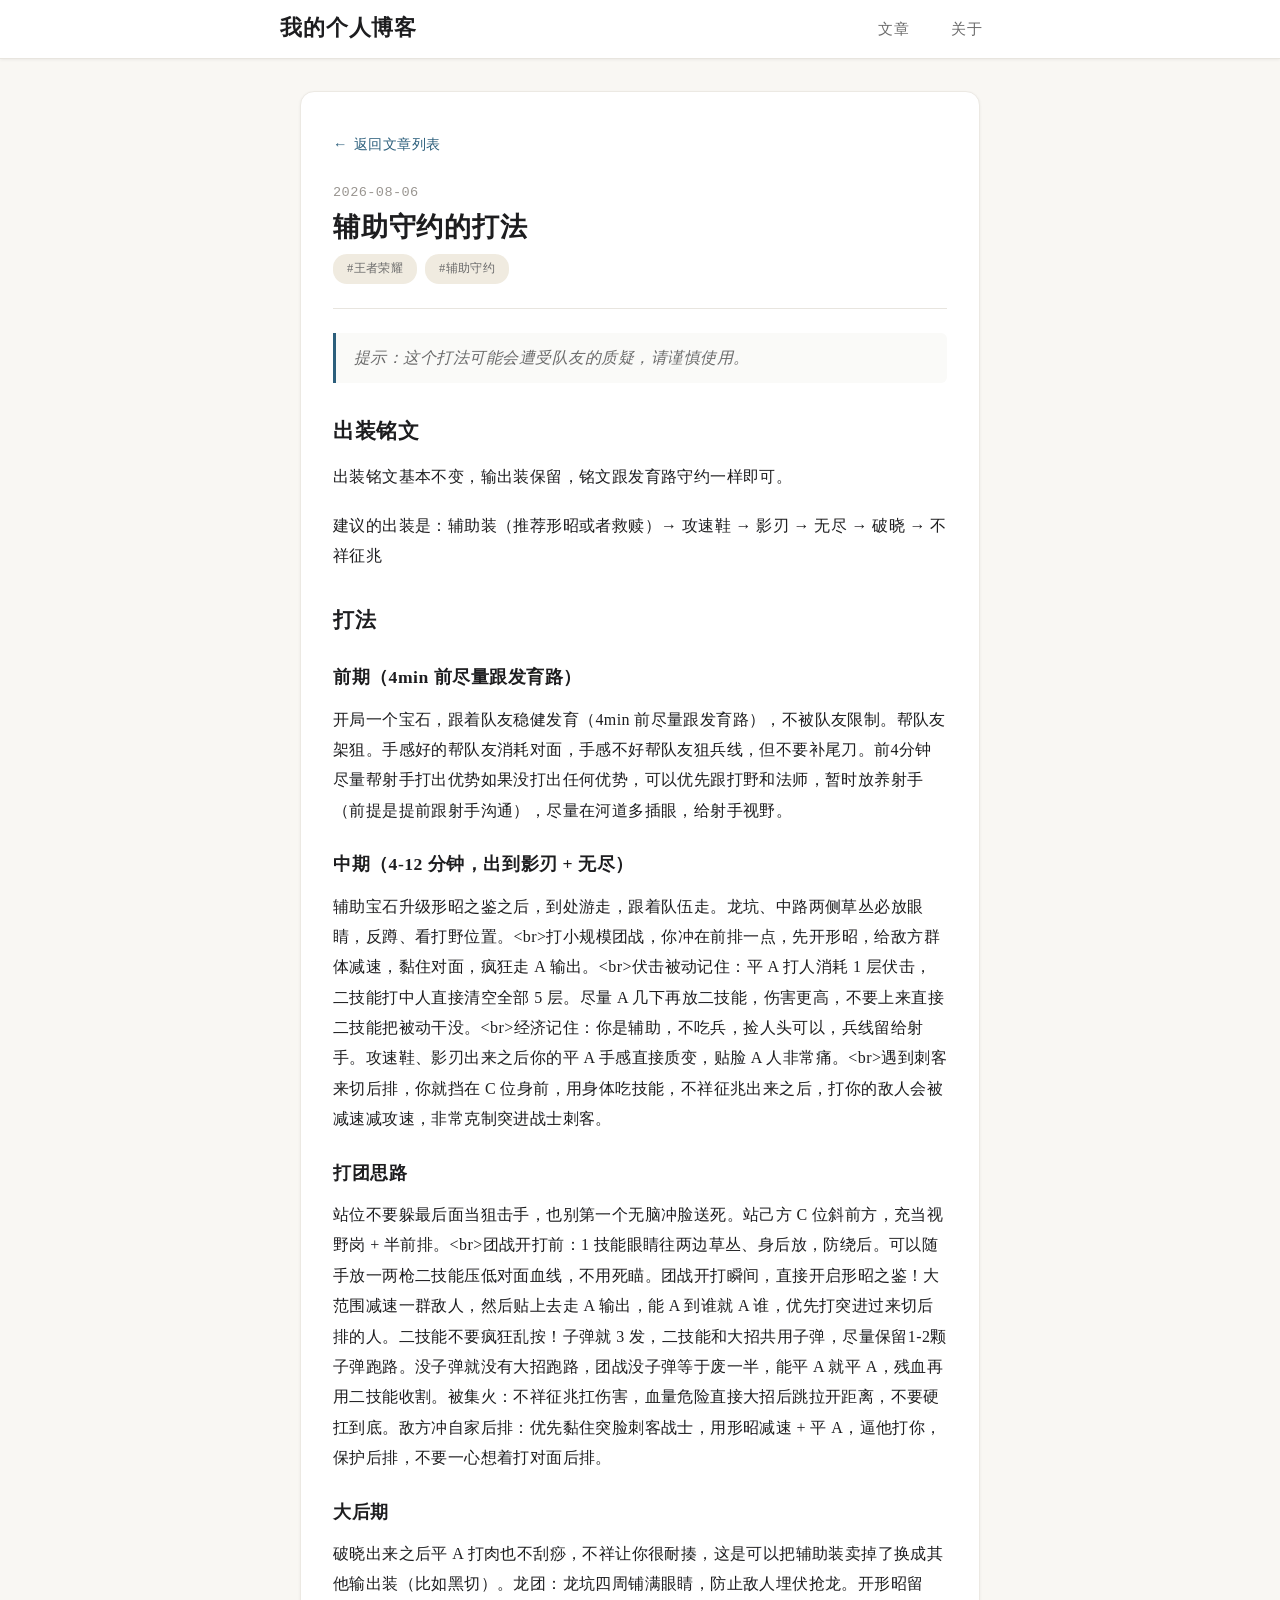
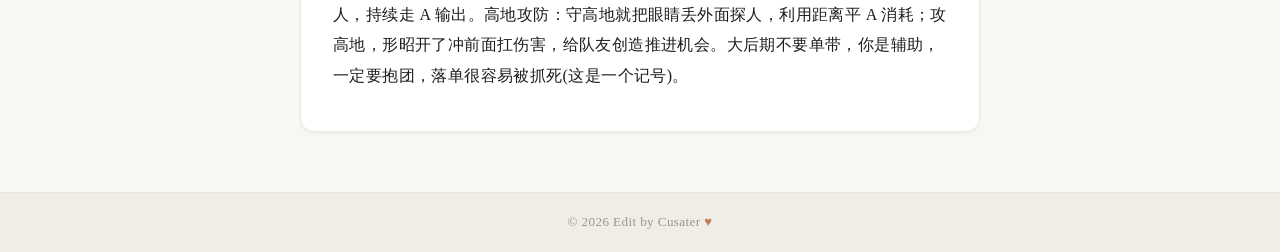
==== articles/2026-08-06-辅助守约的打法.html @ 8319f3e6 "first commit" ====
<!DOCTYPE html>
<html lang="zh-CN">
<head>
    <meta charset="UTF-8">
    <meta name="viewport" content="width=device-width, initial-scale=1.0">
    <title>辅助守约的打法 - Cusater的博客</title>
    <link rel="stylesheet" href="../style.css">
</head>
<body>

    <header class="site-header">
        <div class="header-inner">
            <a class="site-title" href="../index.html" title="回到首页">
                我的个人博客
            </a>
            <nav>
                <ul class="nav-links">
                    <li><a href="../index.html">文章</a></li>
                    <li><a href="../index.html#/about">关于</a></li>
                </ul>
            </nav>
        </div>
    </header>

    <main class="main-content">
        <article class="article-detail">
            <a class="back-link" href="../index.html">
                <span class="arrow-icon">←</span> 返回文章列表
            </a>
            <p class="article-date">2026-08-06</p>
            <h1 class="article-title">辅助守约的打法</h1>
            <div class="article-tags">
                <span class="article-tag">#王者荣耀</span><span class="article-tag">#辅助守约</span>
            </div>
            <hr class="article-divider">
            <div class="article-body">
                <blockquote><p>提示：这个打法可能会遭受队友的质疑，请谨慎使用。</p></blockquote>
<h2>出装铭文</h2>
<p>出装铭文基本不变，输出装保留，铭文跟发育路守约一样即可。</p>
<p>建议的出装是：辅助装（推荐形昭或者救赎）→ 攻速鞋 → 影刃 → 无尽 → 破晓 → 不祥征兆</p>
<h2>打法</h2>
<h3>前期（4min 前尽量跟发育路）</h3>
<p>开局一个宝石，跟着队友稳健发育（4min 前尽量跟发育路），不被队友限制。帮队友架狙。手感好的帮队友消耗对面，手感不好帮队友狙兵线，但不要补尾刀。前4分钟尽量帮射手打出优势如果没打出任何优势，可以优先跟打野和法师，暂时放养射手（前提是提前跟射手沟通），尽量在河道多插眼，给射手视野。</p>
<h3>中期（4‑12 分钟，出到影刃 + 无尽）</h3>
<p>辅助宝石升级形昭之鉴之后，到处游走，跟着队伍走。龙坑、中路两侧草丛必放眼睛，反蹲、看打野位置。&lt;br&gt;打小规模团战，你冲在前排一点，先开形昭，给敌方群体减速，黏住对面，疯狂走 A 输出。&lt;br&gt;伏击被动记住：平 A 打人消耗 1 层伏击，二技能打中人直接清空全部 5 层。尽量 A 几下再放二技能，伤害更高，不要上来直接二技能把被动干没。&lt;br&gt;经济记住：你是辅助，不吃兵，捡人头可以，兵线留给射手。攻速鞋、影刃出来之后你的平 A 手感直接质变，贴脸 A 人非常痛。&lt;br&gt;遇到刺客来切后排，你就挡在 C 位身前，用身体吃技能，不祥征兆出来之后，打你的敌人会被减速减攻速，非常克制突进战士刺客。</p>
<h3>打团思路</h3>
<p>站位不要躲最后面当狙击手，也别第一个无脑冲脸送死。站己方 C 位斜前方，充当视野岗 + 半前排。&lt;br&gt;团战开打前：1 技能眼睛往两边草丛、身后放，防绕后。可以随手放一两枪二技能压低对面血线，不用死瞄。团战开打瞬间，直接开启形昭之鉴！大范围减速一群敌人，然后贴上去走 A 输出，能 A 到谁就 A 谁，优先打突进过来切后排的人。二技能不要疯狂乱按！子弹就 3 发，二技能和大招共用子弹，尽量保留1-2颗子弹跑路。没子弹就没有大招跑路，团战没子弹等于废一半，能平 A 就平 A，残血再用二技能收割。被集火：不祥征兆扛伤害，血量危险直接大招后跳拉开距离，不要硬扛到底。敌方冲自家后排：优先黏住突脸刺客战士，用形昭减速 + 平 A，逼他打你，保护后排，不要一心想着打对面后排。</p>
<h3>大后期</h3>
<p>破晓出来之后平 A 打肉也不刮痧，不祥让你很耐揍，这是可以把辅助装卖掉了换成其他输出装（比如黑切）。龙团：龙坑四周铺满眼睛，防止敌人埋伏抢龙。开形昭留人，持续走 A 输出。高地攻防：守高地就把眼睛丢外面探人，利用距离平 A 消耗；攻高地，形昭开了冲前面扛伤害，给队友创造推进机会。大后期不要单带，你是辅助，一定要抱团，落单很容易被抓死(这是一个记号)。</p>
            </div>
        </article>
    </main>

    <footer class="site-footer">
        <p>© 2026 Edit by Cusater <span class="footer-heart">♥</span></p>
    </footer>
</body>
</html>
---- style.css ----
:root {
            /* ========== 纯色配色方案 ========== */
            --bg-page: #f9f7f3;
            /* 温暖奶油色页面背景 */
            --bg-card: #ffffff;
            /* 纯白卡片 */
            --bg-header: #ffffff;
            /* 头部背景 */
            --bg-footer: #f0ede7;
            /* 页脚背景 */
            --bg-tag: #f0ebe0;
            /* 标签背景 */
            --bg-hover: #f5f2ec;
            /* 悬停背景 */

            --text-primary: #1d1d1f;
            /* 主文字 - 接近黑色 */
            --text-secondary: #6b6b6b;
            /* 次要文字 - 中灰 */
            --text-muted: #999590;
            /* 更淡的文字 */
            --text-accent: #2c5f7c;
            /* 强调色 - 沉稳蓝 */
            --text-accent-hover: #1a4058;
            /* 强调色悬停 */

            --border-light: #e8e5df;
            /* 浅边框 */
            --border-card: #ece9e3;
            /* 卡片边框 */
            --shadow-sm: 0 1px 3px rgba(0, 0, 0, 0.06);
            --shadow-md: 0 4px 16px rgba(0, 0, 0, 0.08);
            --shadow-lg: 0 8px 30px rgba(0, 0, 0, 0.10);

            --radius-sm: 6px;
            --radius-md: 10px;
            --radius-lg: 14px;

            --max-width: 720px;
            --transition: 0.25s cubic-bezier(0.4, 0, 0.2, 1);
        }

        /* ========== 全局重置 ========== */
        *,
        *::before,
        *::after {
            box-sizing: border-box;
            margin: 0;
            padding: 0;
        }

        html {
            scroll-behavior: smooth;
            -webkit-font-smoothing: antialiased;
            -moz-osx-font-smoothing: grayscale;
        }

        body {
            font-family: "PingFang SC", "Noto Serif SC", "Source Han Serif CN", "STSong", "Songti SC", "KaiTi", "楷体", "Georgia", "Times New Roman", serif;
            background-color: var(--bg-page);
            color: var(--text-primary);
            line-height: 1.75;
            letter-spacing: 0.02em;
            min-height: 100vh;
            display: flex;
            flex-direction: column;
            font-size: 16px;
            transition: background-color var(--transition);
        }

        /* ========== 头部导航 ========== */
        .site-header {
            background-color: var(--bg-header);
            border-bottom: 1px solid var(--border-light);
            padding: 0 20px;
            position: sticky;
            top: 0;
            z-index: 100;
            box-shadow: var(--shadow-sm);
            transition: box-shadow var(--transition);
        }

        .header-inner {
            max-width: var(--max-width);
            margin: 0 auto;
            display: flex;
            align-items: center;
            justify-content: space-between;
            height: 58px;
        }

        .site-title {
            font-size: 1.35rem;
            font-weight: 700;
            color: var(--text-primary);
            text-decoration: none;
            letter-spacing: 0.04em;
            cursor: pointer;
            transition: color var(--transition);
            white-space: nowrap;
            font-family: "PingFang SC", "Noto Serif SC", "STSong", "Songti SC", serif;
        }

        .site-title:hover {
            color: var(--text-accent);
        }

        .site-title .dot {
            color: var(--text-accent);
            display: inline-block;
            margin: 0 2px;
        }

        .nav-links {
            display: flex;
            align-items: center;
            gap: 6px;
            list-style: none;
        }

        .nav-links li a {
            display: inline-block;
            padding: 8px 18px;
            text-decoration: none;
            color: var(--text-secondary);
            font-size: 0.95rem;
            border-radius: 20px;
            transition: all var(--transition);
            font-weight: 500;
            letter-spacing: 0.03em;
            cursor: pointer;
            white-space: nowrap;
        }

        .nav-links li a:hover {
            color: var(--text-primary);
            background-color: var(--bg-hover);
        }

        .nav-links li a.active {
            color: var(--text-accent);
            background-color: #eaf2f7;
            font-weight: 600;
        }

        /* 移动端菜单按钮 */
        .menu-toggle {
            display: none;
            background: none;
            border: none;
            cursor: pointer;
            padding: 8px;
            color: var(--text-primary);
            font-size: 1.4rem;
            line-height: 1;
        }

        /* ========== 主内容区 ========== */
        .main-content {
            flex: 1;
            max-width: var(--max-width);
            width: 100%;
            margin: 0 auto;
            padding: 32px 20px 60px;
            animation: fadeSlideIn 0.4s ease;
        }

        @keyframes fadeSlideIn {
            from {
                opacity: 0;
                transform: translateY(14px);
            }
            to {
                opacity: 1;
                transform: translateY(0);
            }
        }

        /* ========== 文章列表页 ========== */
        .page-title {
            font-size: 1.6rem;
            font-weight: 700;
            margin-bottom: 8px;
            color: var(--text-primary);
            letter-spacing: 0.03em;
        }
        .page-subtitle {
            font-size: 0.95rem;
            color: var(--text-muted);
            margin-bottom: 28px;
            letter-spacing: 0.02em;
        }

        .posts-list {
            display: flex;
            flex-direction: column;
            gap: 16px;
        }

        .post-card {
            background-color: var(--bg-card);
            border: 1px solid var(--border-card);
            border-radius: var(--radius-md);
            padding: 26px 28px;
            cursor: pointer;
            transition: all var(--transition);
            box-shadow: var(--shadow-sm);
            position: relative;
            overflow: hidden;
        }

        .post-card:hover {
            box-shadow: var(--shadow-md);
            border-color: #d5d0c8;
            transform: translateY(-2px);
        }

        .post-card:active {
            transform: scale(0.985);
            transition: transform 0.1s ease;
        }

        .post-card .post-date {
            font-size: 0.82rem;
            color: var(--text-muted);
            margin-bottom: 6px;
            letter-spacing: 0.03em;
            font-family: "SF Mono", "PingFang SC", monospace;
        }

        .post-card .post-title {
            font-size: 1.2rem;
            font-weight: 700;
            color: var(--text-primary);
            margin-bottom: 8px;
            letter-spacing: 0.03em;
            line-height: 1.4;
            transition: color var(--transition);
        }

        .post-card:hover .post-title {
            color: var(--text-accent);
        }

        .post-card .post-excerpt {
            font-size: 0.93rem;
            color: var(--text-secondary);
            line-height: 1.65;
            display: -webkit-box;
            -webkit-line-clamp: 2;
            -webkit-box-orient: vertical;
            overflow: hidden;
        }

        .post-card .post-tags {
            display: flex;
            flex-wrap: wrap;
            gap: 8px;
            margin-top: 12px;
        }

        .post-card .post-tag {
            display: inline-block;
            font-size: 0.75rem;
            padding: 3px 12px;
            background-color: var(--bg-tag);
            color: var(--text-secondary);
            border-radius: 14px;
            letter-spacing: 0.03em;
            transition: all var(--transition);
        }
        .post-card:hover .post-tag {
            background-color: #e8e2d6;
        }

        .post-card .card-arrow {
            position: absolute;
            right: 24px;
            top: 50%;
            transform: translateY(-50%);
            font-size: 1.4rem;
            color: #ccc;
            transition: all var(--transition);
            opacity: 0;
        }
        .post-card:hover .card-arrow {
            opacity: 1;
            color: var(--text-accent);
            right: 18px;
        }

        /* ========== 文章详情页 ========== */
        .article-detail {
            background-color: var(--bg-card);
            border: 1px solid var(--border-card);
            border-radius: var(--radius-lg);
            padding: 36px 32px 40px;
            box-shadow: var(--shadow-sm);
        }

        .article-detail .back-link {
            display: inline-flex;
            align-items: center;
            gap: 6px;
            font-size: 0.9rem;
            color: var(--text-accent);
            cursor: pointer;
            text-decoration: none;
            margin-bottom: 20px;
            transition: all var(--transition);
            font-weight: 500;
            letter-spacing: 0.03em;
            padding: 4px 0;
        }
        .article-detail .back-link:hover {
            color: var(--text-accent-hover);
            gap: 10px;
        }
        .article-detail .back-link .arrow-icon {
            transition: transform var(--transition);
            display: inline-block;
        }
        .article-detail .back-link:hover .arrow-icon {
            transform: translateX(-3px);
        }

        .article-detail .article-date {
            font-size: 0.85rem;
            color: var(--text-muted);
            margin-bottom: 4px;
            letter-spacing: 0.03em;
            font-family: "SF Mono", "PingFang SC", monospace;
        }

        .article-detail .article-title {
            font-size: 1.7rem;
            font-weight: 700;
            color: var(--text-primary);
            margin-bottom: 8px;
            letter-spacing: 0.03em;
            line-height: 1.35;
        }

        .article-detail .article-tags {
            display: flex;
            flex-wrap: wrap;
            gap: 8px;
            margin-bottom: 24px;
        }
        .article-detail .article-tag {
            font-size: 0.78rem;
            padding: 4px 14px;
            background-color: var(--bg-tag);
            color: var(--text-secondary);
            border-radius: 14px;
            letter-spacing: 0.03em;
        }

        .article-divider {
            border: none;
            border-top: 1px solid var(--border-light);
            margin: 0 0 24px;
        }

        .article-body {
            font-size: 1rem;
            line-height: 1.9;
            color: var(--text-primary);
            letter-spacing: 0.025em;
        }
        .article-body p {
            margin-bottom: 18px;
        }
        .article-body p:last-child {
            margin-bottom: 0;
        }
        .article-body h2 {
            font-size: 1.3rem;
            font-weight: 700;
            margin: 28px 0 12px;
            color: var(--text-primary);
            letter-spacing: 0.03em;
        }
        .article-body h3 {
            font-size: 1.1rem;
            font-weight: 600;
            margin: 22px 0 10px;
            color: var(--text-primary);
            letter-spacing: 0.03em;
        }
        .article-body blockquote {
            border-left: 3px solid var(--text-accent);
            padding: 10px 18px;
            margin: 18px 0;
            background-color: #fafaf8;
            color: var(--text-secondary);
            font-style: italic;
            border-radius: 0 var(--radius-sm) var(--radius-sm) 0;
            letter-spacing: 0.03em;
        }
        .article-body ul,
        .article-body ol {
            margin: 12px 0 18px;
            padding-left: 22px;
        }
        .article-body li {
            margin-bottom: 6px;
        }
        .article-body code {
            background-color: #f3f1ec;
            padding: 2px 7px;
            border-radius: 4px;
            font-size: 0.9em;
            font-family: "SF Mono", "PingFang SC", monospace;
            color: #5c4a3d;
            letter-spacing: 0;
        }
        .article-body strong {
            font-weight: 700;
            color: #1a1a1a;
        }

        /* ========== 关于页面 ========== */
        .about-card {
            background-color: var(--bg-card);
            border: 1px solid var(--border-card);
            border-radius: var(--radius-lg);
            padding: 36px 32px 40px;
            box-shadow: var(--shadow-sm);
            text-align: center;
        }

        .about-avatar {
            width: 88px;
            height: 88px;
            border-radius: 50%;
            background-color: #dce8f0;
            margin: 0 auto 20px;
            display: flex;
            align-items: center;
            justify-content: center;
            font-size: 2.4rem;
            color: var(--text-accent);
            letter-spacing: 0;
            user-select: none;
            border: 3px solid #eaf2f7;
        }

        .about-card .about-name {
            font-size: 1.5rem;
            font-weight: 700;
            color: var(--text-primary);
            margin-bottom: 4px;
            letter-spacing: 0.04em;
        }
        .about-card .about-bio-short {
            font-size: 0.9rem;
            color: var(--text-muted);
            margin-bottom: 20px;
            letter-spacing: 0.03em;
        }

        .about-divider {
            border: none;
            border-top: 1px solid var(--border-light);
            margin: 0 auto 20px;
            width: 60px;
        }

        .about-card .about-text {
            font-size: 0.97rem;
            color: var(--text-secondary);
            line-height: 1.8;
            text-align: left;
            letter-spacing: 0.025em;
            max-width: 500px;
            margin: 0 auto;
        }
        .about-card .about-text p {
            margin-bottom: 14px;
        }
        .about-card .about-text p:last-child {
            margin-bottom: 0;
        }

        .about-skills {
            display: flex;
            flex-wrap: wrap;
            justify-content: center;
            gap: 10px;
            margin-top: 22px;
        }
        .about-skill-tag {
            font-size: 0.82rem;
            padding: 6px 16px;
            background-color: var(--bg-tag);
            color: var(--text-secondary);
            border-radius: 20px;
            letter-spacing: 0.03em;
            transition: all var(--transition);
        }
        .about-skill-tag:hover {
            background-color: #dce8f0;
            color: var(--text-accent);
        }

        /* ========== 页脚 ========== */
        .site-footer {
            background-color: var(--bg-footer);
            border-top: 1px solid var(--border-light);
            padding: 18px 20px;
            text-align: center;
            font-size: 0.82rem;
            color: var(--text-muted);
            letter-spacing: 0.03em;
        }
        .site-footer .footer-heart {
            color: #c47f5a;
            display: inline-block;
        }

        /* ========== 空状态 ========== */
        .empty-state {
            text-align: center;
            padding: 60px 20px;
            color: var(--text-muted);
            font-size: 1rem;
            letter-spacing: 0.03em;
        }
        .empty-state .empty-icon {
            font-size: 3rem;
            display: block;
            margin-bottom: 12px;
        }

        /* ========== 响应式设计 ========== */
        @media (max-width: 640px) {
            body {
                font-size: 15px;
            }
            .header-inner {
                height: 50px;
            }
            .site-title {
                font-size: 1.15rem;
            }
            .nav-links {
                gap: 2px;
            }
            .nav-links li a {
                padding: 6px 12px;
                font-size: 0.85rem;
                border-radius: 16px;
            }
            .main-content {
                padding: 20px 14px 40px;
            }
            .post-card {
                padding: 20px 18px;
            }
            .post-card .card-arrow {
                display: none;
            }
            .post-card .post-title {
                font-size: 1.05rem;
            }
            .article-detail {
                padding: 24px 18px 28px;
            }
            .article-detail .article-title {
                font-size: 1.35rem;
            }
            .about-card {
                padding: 28px 18px 32px;
            }
            .about-card .about-name {
                font-size: 1.3rem;
            }
            .about-avatar {
                width: 70px;
                height: 70px;
                font-size: 2rem;
            }
            .page-title {
                font-size: 1.35rem;
            }
        }

        @media (max-width: 400px) {
            .nav-links li a {
                padding: 5px 10px;
                font-size: 0.8rem;
                letter-spacing: 0.01em;
            }
            .site-title {
                font-size: 1rem;
            }
            .post-card .post-excerpt {
                -webkit-line-clamp: 3;
            }
        }

        /* ========== 打印样式 ========== */
        @media print {
            .site-header,
            .site-footer,
            .back-link,
            .post-tags,
            .article-tags,
            .card-arrow {
                display: none !important;
            }
            body {
                background: #fff;
                color: #000;
            }
            .main-content {
                padding: 0;
                max-width: 100%;
            }
            .article-detail,
            .about-card {
                box-shadow: none;
                border: none;
                padding: 0;
            }
        }
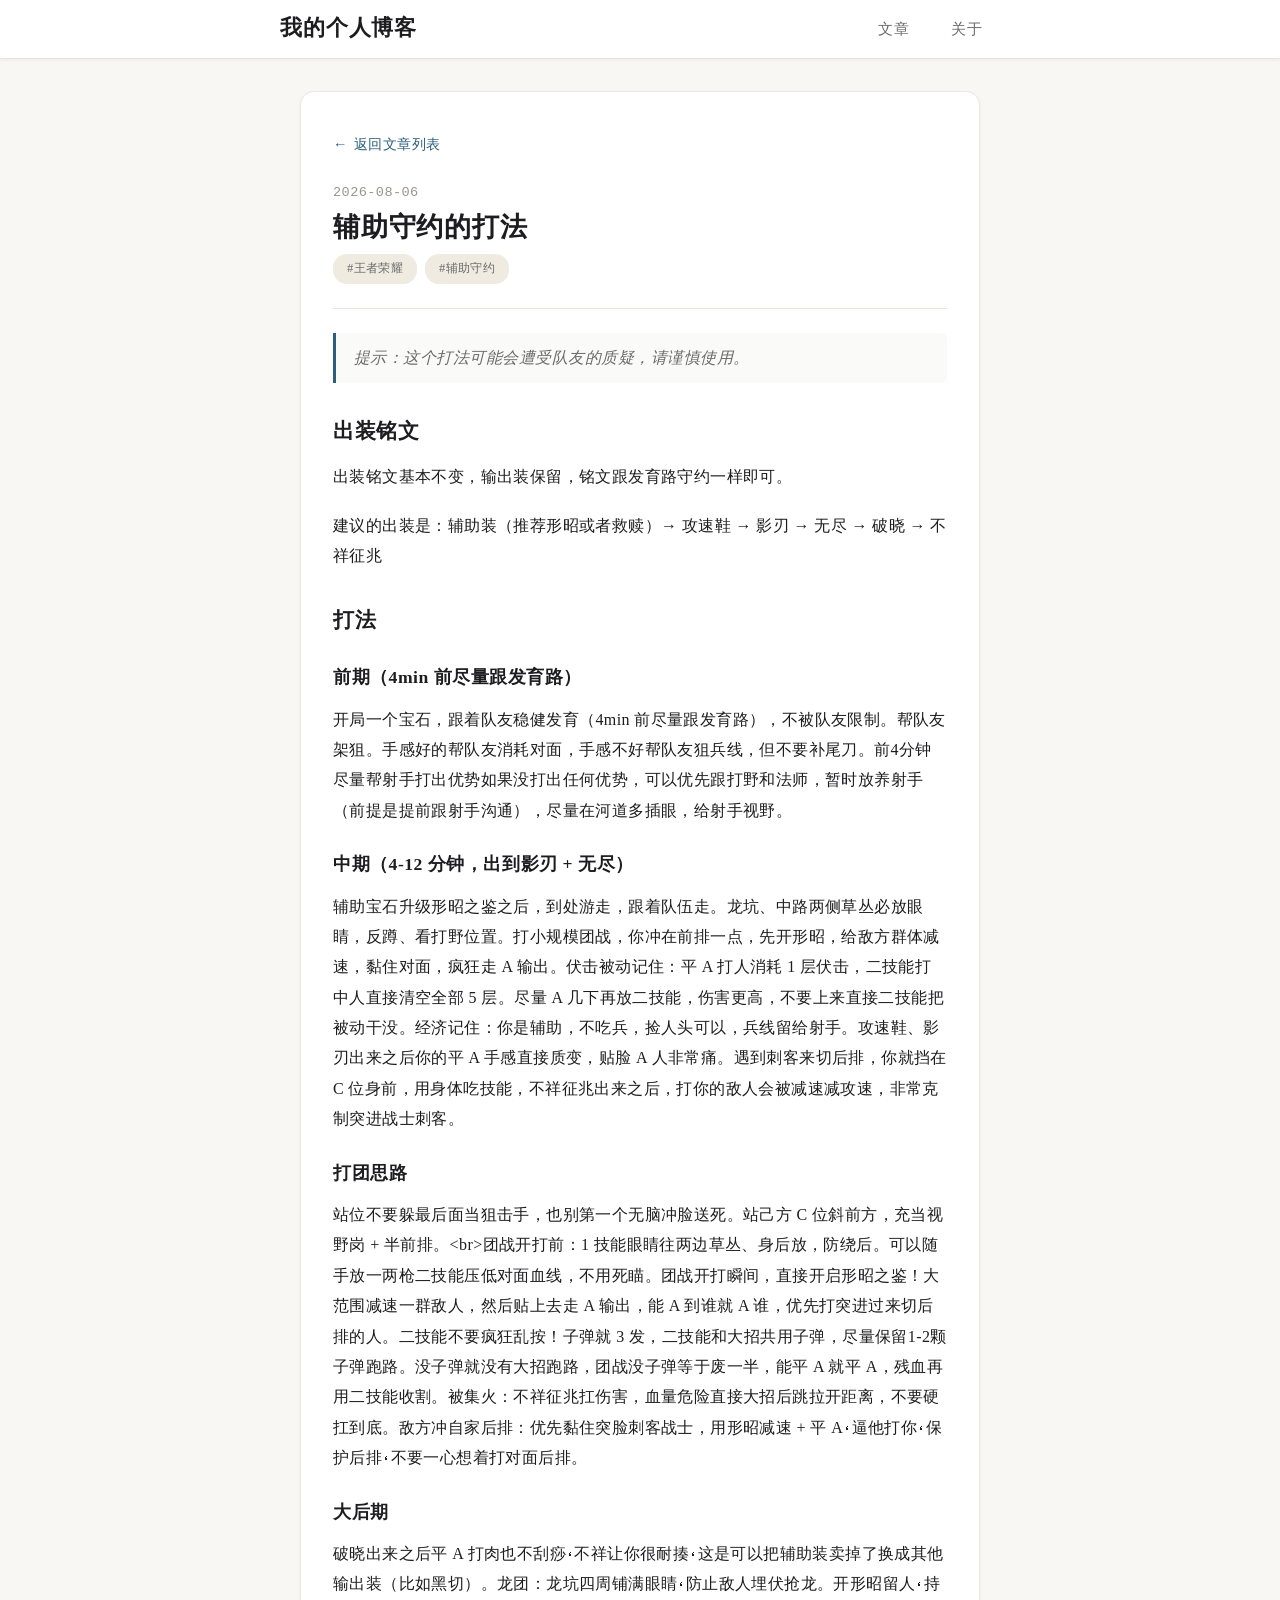
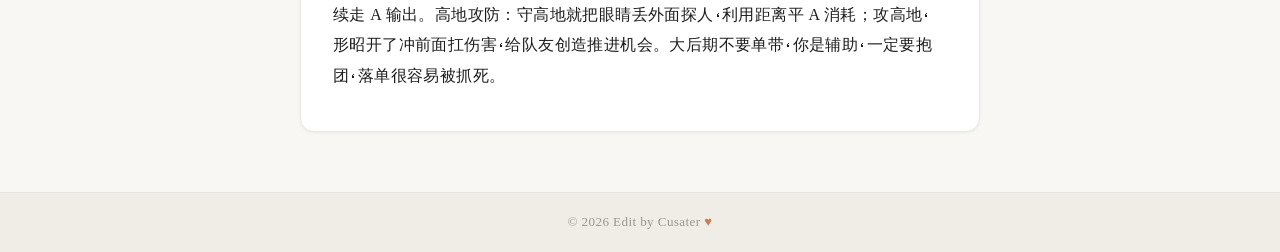
==== commit ac4bba55: "auto update posts 2026-08-12" ====
--- a/articles/2026-08-06-辅助守约的打法.html
+++ b/articles/2026-08-06-辅助守约的打法.html
@@ -42,11 +42,11 @@
 <h3>前期（4min 前尽量跟发育路）</h3>
 <p>开局一个宝石，跟着队友稳健发育（4min 前尽量跟发育路），不被队友限制。帮队友架狙。手感好的帮队友消耗对面，手感不好帮队友狙兵线，但不要补尾刀。前4分钟尽量帮射手打出优势如果没打出任何优势，可以优先跟打野和法师，暂时放养射手（前提是提前跟射手沟通），尽量在河道多插眼，给射手视野。</p>
 <h3>中期（4‑12 分钟，出到影刃 + 无尽）</h3>
-<p>辅助宝石升级形昭之鉴之后，到处游走，跟着队伍走。龙坑、中路两侧草丛必放眼睛，反蹲、看打野位置。&lt;br&gt;打小规模团战，你冲在前排一点，先开形昭，给敌方群体减速，黏住对面，疯狂走 A 输出。&lt;br&gt;伏击被动记住：平 A 打人消耗 1 层伏击，二技能打中人直接清空全部 5 层。尽量 A 几下再放二技能，伤害更高，不要上来直接二技能把被动干没。&lt;br&gt;经济记住：你是辅助，不吃兵，捡人头可以，兵线留给射手。攻速鞋、影刃出来之后你的平 A 手感直接质变，贴脸 A 人非常痛。&lt;br&gt;遇到刺客来切后排，你就挡在 C 位身前，用身体吃技能，不祥征兆出来之后，打你的敌人会被减速减攻速，非常克制突进战士刺客。</p>
+<p>辅助宝石升级形昭之鉴之后，到处游走，跟着队伍走。龙坑、中路两侧草丛必放眼睛，反蹲、看打野位置。打小规模团战，你冲在前排一点，先开形昭，给敌方群体减速，黏住对面，疯狂走 A 输出。伏击被动记住：平 A 打人消耗 1 层伏击，二技能打中人直接清空全部 5 层。尽量 A 几下再放二技能，伤害更高，不要上来直接二技能把被动干没。经济记住：你是辅助，不吃兵，捡人头可以，兵线留给射手。攻速鞋、影刃出来之后你的平 A 手感直接质变，贴脸 A 人非常痛。遇到刺客来切后排，你就挡在 C 位身前，用身体吃技能，不祥征兆出来之后，打你的敌人会被减速减攻速，非常克制突进战士刺客。</p>
 <h3>打团思路</h3>
-<p>站位不要躲最后面当狙击手，也别第一个无脑冲脸送死。站己方 C 位斜前方，充当视野岗 + 半前排。&lt;br&gt;团战开打前：1 技能眼睛往两边草丛、身后放，防绕后。可以随手放一两枪二技能压低对面血线，不用死瞄。团战开打瞬间，直接开启形昭之鉴！大范围减速一群敌人，然后贴上去走 A 输出，能 A 到谁就 A 谁，优先打突进过来切后排的人。二技能不要疯狂乱按！子弹就 3 发，二技能和大招共用子弹，尽量保留1-2颗子弹跑路。没子弹就没有大招跑路，团战没子弹等于废一半，能平 A 就平 A，残血再用二技能收割。被集火：不祥征兆扛伤害，血量危险直接大招后跳拉开距离，不要硬扛到底。敌方冲自家后排：优先黏住突脸刺客战士，用形昭减速 + 平 A，逼他打你，保护后排，不要一心想着打对面后排。</p>
+<p>站位不要躲最后面当狙击手，也别第一个无脑冲脸送死。站己方 C 位斜前方，充当视野岗 + 半前排。&lt;br&gt;团战开打前：1 技能眼睛往两边草丛、身后放，防绕后。可以随手放一两枪二技能压低对面血线，不用死瞄。团战开打瞬间，直接开启形昭之鉴！大范围减速一群敌人，然后贴上去走 A 输出，能 A 到谁就 A 谁，优先打突进过来切后排的人。二技能不要疯狂乱按！子弹就 3 发，二技能和大招共用子弹，尽量保留1-2颗子弹跑路。没子弹就没有大招跑路，团战没子弹等于废一半，能平 A 就平 A，残血再用二技能收割。被集火：不祥征兆扛伤害，血量危险直接大招后跳拉开距离，不要硬扛到底。敌方冲自家后排：优先黏住突脸刺客战士，用形昭减速 + 平 A،逼他打你،保护后排،不要一心想着打对面后排。</p>
 <h3>大后期</h3>
-<p>破晓出来之后平 A 打肉也不刮痧，不祥让你很耐揍，这是可以把辅助装卖掉了换成其他输出装（比如黑切）。龙团：龙坑四周铺满眼睛，防止敌人埋伏抢龙。开形昭留人，持续走 A 输出。高地攻防：守高地就把眼睛丢外面探人，利用距离平 A 消耗；攻高地，形昭开了冲前面扛伤害，给队友创造推进机会。大后期不要单带，你是辅助，一定要抱团，落单很容易被抓死(这是一个记号)。</p>
+<p>破晓出来之后平 A 打肉也不刮痧،不祥让你很耐揍،这是可以把辅助装卖掉了换成其他输出装（比如黑切）。龙团：龙坑四周铺满眼睛،防止敌人埋伏抢龙。开形昭留人،持续走 A 输出。高地攻防：守高地就把眼睛丢外面探人،利用距离平 A 消耗；攻高地،形昭开了冲前面扛伤害،给队友创造推进机会。大后期不要单带،你是辅助،一定要抱团،落单很容易被抓死。</p>
             </div>
         </article>
     </main>
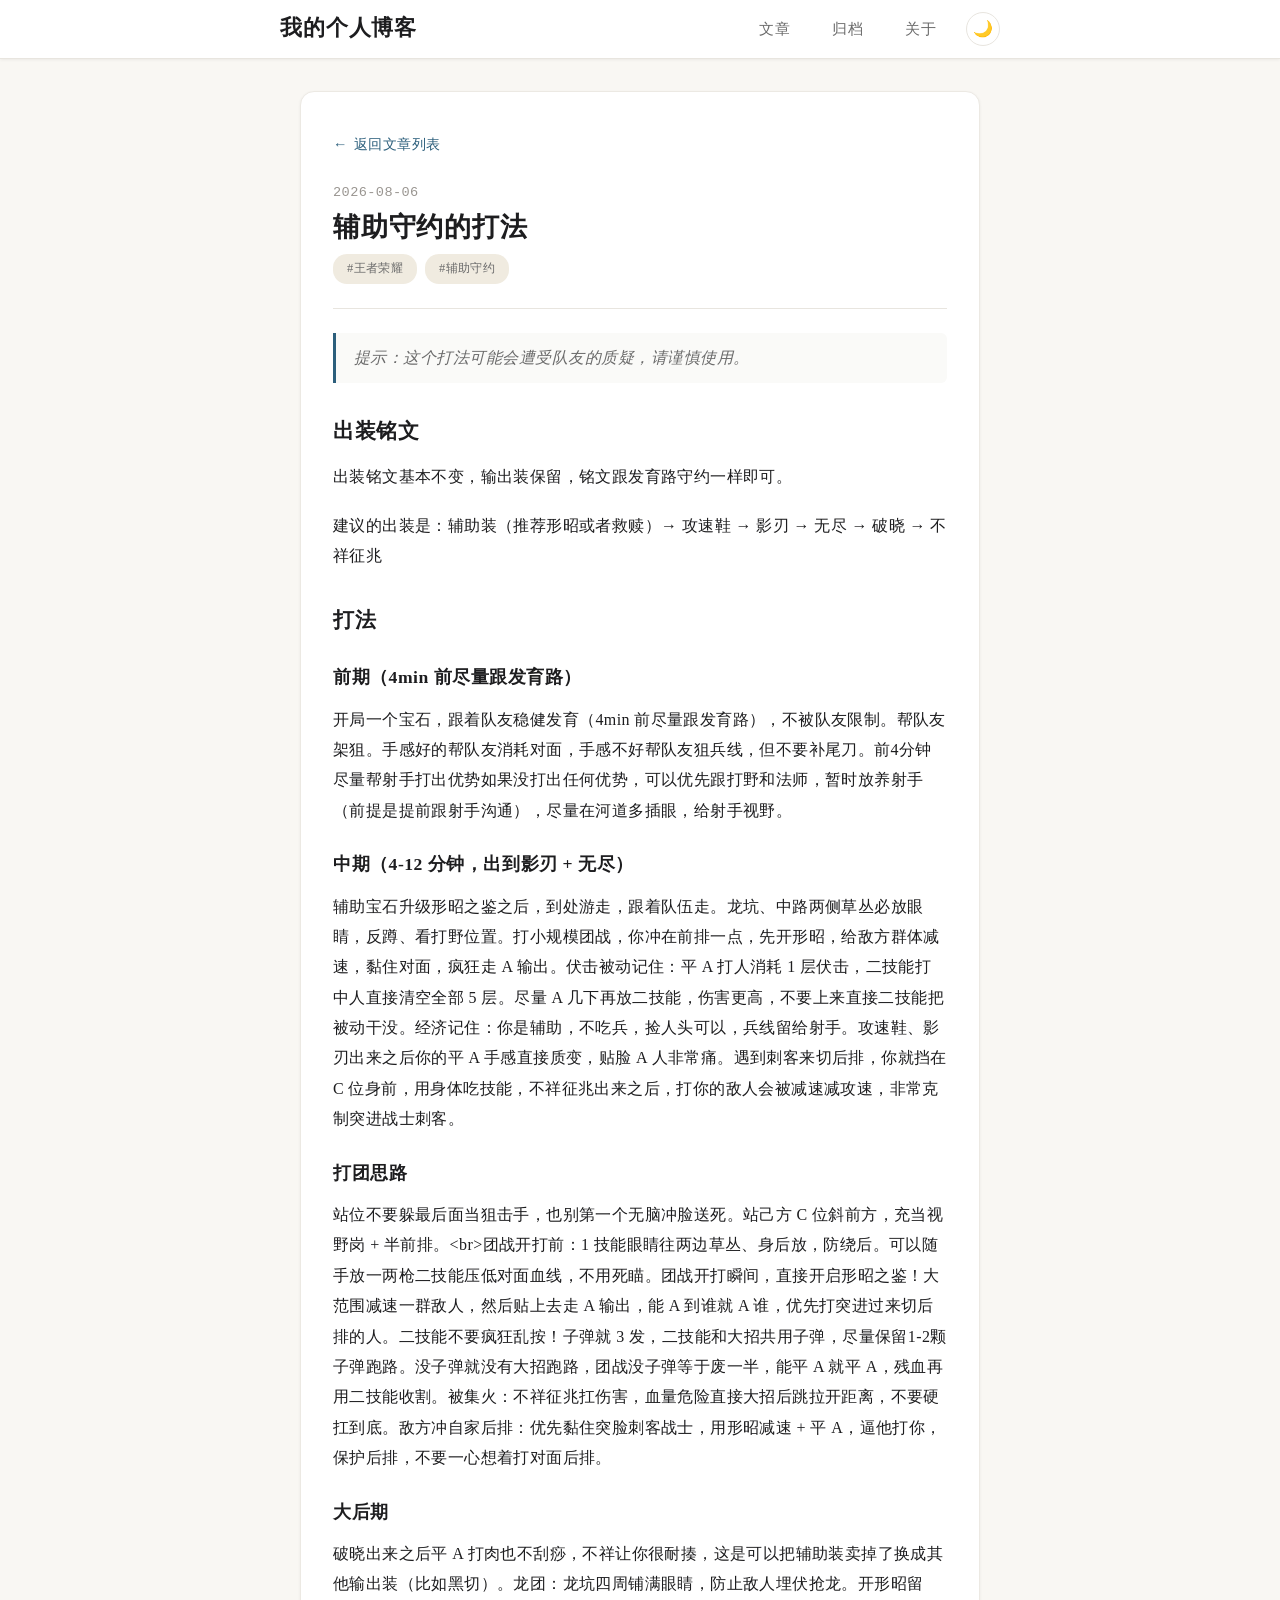
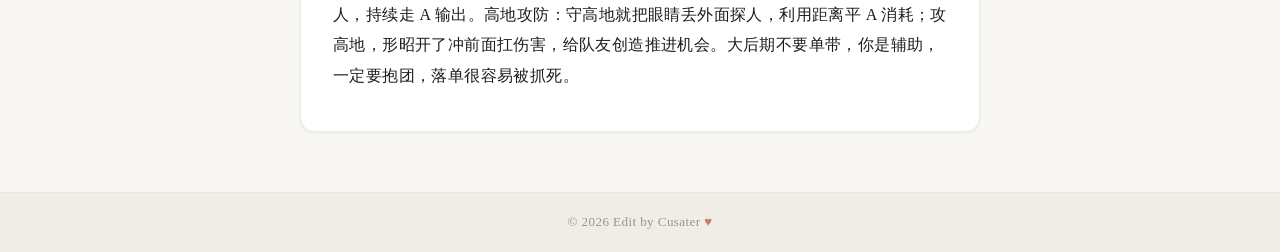
==== commit 2bd86690: "auto update posts 2026-08-12" ====
--- a/articles/2026-08-06-辅助守约的打法.html
+++ b/articles/2026-08-06-辅助守约的打法.html
@@ -5,6 +5,17 @@
     <meta name="viewport" content="width=device-width, initial-scale=1.0">
     <title>辅助守约的打法 - Cusater的博客</title>
     <link rel="stylesheet" href="../style.css">
+    <script>
+        // 在样式应用前同步设置主题，避免页面加载时出现主题闪烁
+        (function() {
+            try {
+                var saved = localStorage.getItem('theme');
+                if (saved === 'dark') {
+                    document.documentElement.setAttribute('data-theme', 'dark');
+                }
+            } catch (e) {}
+        })();
+    </script>
 </head>
 <body>
 
@@ -13,12 +24,19 @@
             <a class="site-title" href="../index.html" title="回到首页">
                 我的个人博客
             </a>
-            <nav>
-                <ul class="nav-links">
-                    <li><a href="../index.html">文章</a></li>
-                    <li><a href="../index.html#/about">关于</a></li>
-                </ul>
-            </nav>
+            <div class="header-right">
+                <nav>
+                    <ul class="nav-links">
+                        <li><a href="../index.html">文章</a></li>
+                        <li><a href="../index.html#/archives">归档</a></li>
+                        <li><a href="../index.html#/about">关于</a></li>
+                    </ul>
+                </nav>
+                <button id="theme-toggle" class="theme-toggle" type="button" title="切换主题" aria-label="切换主题">
+                    <span class="icon-moon">🌙</span>
+                    <span class="icon-sun">☀</span>
+                </button>
+            </div>
         </div>
     </header>
 
@@ -44,9 +62,9 @@
 <h3>中期（4‑12 分钟，出到影刃 + 无尽）</h3>
 <p>辅助宝石升级形昭之鉴之后，到处游走，跟着队伍走。龙坑、中路两侧草丛必放眼睛，反蹲、看打野位置。打小规模团战，你冲在前排一点，先开形昭，给敌方群体减速，黏住对面，疯狂走 A 输出。伏击被动记住：平 A 打人消耗 1 层伏击，二技能打中人直接清空全部 5 层。尽量 A 几下再放二技能，伤害更高，不要上来直接二技能把被动干没。经济记住：你是辅助，不吃兵，捡人头可以，兵线留给射手。攻速鞋、影刃出来之后你的平 A 手感直接质变，贴脸 A 人非常痛。遇到刺客来切后排，你就挡在 C 位身前，用身体吃技能，不祥征兆出来之后，打你的敌人会被减速减攻速，非常克制突进战士刺客。</p>
 <h3>打团思路</h3>
-<p>站位不要躲最后面当狙击手，也别第一个无脑冲脸送死。站己方 C 位斜前方，充当视野岗 + 半前排。&lt;br&gt;团战开打前：1 技能眼睛往两边草丛、身后放，防绕后。可以随手放一两枪二技能压低对面血线，不用死瞄。团战开打瞬间，直接开启形昭之鉴！大范围减速一群敌人，然后贴上去走 A 输出，能 A 到谁就 A 谁，优先打突进过来切后排的人。二技能不要疯狂乱按！子弹就 3 发，二技能和大招共用子弹，尽量保留1-2颗子弹跑路。没子弹就没有大招跑路，团战没子弹等于废一半，能平 A 就平 A，残血再用二技能收割。被集火：不祥征兆扛伤害，血量危险直接大招后跳拉开距离，不要硬扛到底。敌方冲自家后排：优先黏住突脸刺客战士，用形昭减速 + 平 A،逼他打你،保护后排،不要一心想着打对面后排。</p>
+<p>站位不要躲最后面当狙击手，也别第一个无脑冲脸送死。站己方 C 位斜前方，充当视野岗 + 半前排。&lt;br&gt;团战开打前：1 技能眼睛往两边草丛、身后放，防绕后。可以随手放一两枪二技能压低对面血线，不用死瞄。团战开打瞬间，直接开启形昭之鉴！大范围减速一群敌人，然后贴上去走 A 输出，能 A 到谁就 A 谁，优先打突进过来切后排的人。二技能不要疯狂乱按！子弹就 3 发，二技能和大招共用子弹，尽量保留1-2颗子弹跑路。没子弹就没有大招跑路，团战没子弹等于废一半，能平 A 就平 A，残血再用二技能收割。被集火：不祥征兆扛伤害，血量危险直接大招后跳拉开距离，不要硬扛到底。敌方冲自家后排：优先黏住突脸刺客战士，用形昭减速 + 平 A，逼他打你，保护后排，不要一心想着打对面后排。</p>
 <h3>大后期</h3>
-<p>破晓出来之后平 A 打肉也不刮痧،不祥让你很耐揍،这是可以把辅助装卖掉了换成其他输出装（比如黑切）。龙团：龙坑四周铺满眼睛،防止敌人埋伏抢龙。开形昭留人،持续走 A 输出。高地攻防：守高地就把眼睛丢外面探人،利用距离平 A 消耗；攻高地،形昭开了冲前面扛伤害،给队友创造推进机会。大后期不要单带،你是辅助،一定要抱团،落单很容易被抓死。</p>
+<p>破晓出来之后平 A 打肉也不刮痧，不祥让你很耐揍，这是可以把辅助装卖掉了换成其他输出装（比如黑切）。龙团：龙坑四周铺满眼睛，防止敌人埋伏抢龙。开形昭留人，持续走 A 输出。高地攻防：守高地就把眼睛丢外面探人，利用距离平 A 消耗；攻高地，形昭开了冲前面扛伤害，给队友创造推进机会。大后期不要单带，你是辅助，一定要抱团，落单很容易被抓死。</p>
             </div>
         </article>
     </main>
@@ -54,5 +72,23 @@
     <footer class="site-footer">
         <p>© 2026 Edit by Cusater <span class="footer-heart">♥</span></p>
     </footer>
+    <script>
+        (function() {
+            var btn = document.getElementById('theme-toggle');
+            function applyTheme(theme) {
+                if (theme === 'dark') {
+                    document.documentElement.setAttribute('data-theme', 'dark');
+                } else {
+                    document.documentElement.removeAttribute('data-theme');
+                }
+            }
+            btn.addEventListener('click', function() {
+                var isDark = document.documentElement.getAttribute('data-theme') === 'dark';
+                var next = isDark ? 'light' : 'dark';
+                applyTheme(next);
+                try { localStorage.setItem('theme', next); } catch (e) {}
+            });
+        })();
+    </script>
 </body>
 </html>
--- a/style.css
+++ b/style.css
@@ -1,6 +1,6 @@
 
         :root {
-            /* ========== 纯色配色方案 ========== */
+            /* ========== 纯色配色方案（明亮主题） ========== */
             --bg-page: #f9f7f3;
             /* 温暖奶油色页面背景 */
             --bg-card: #ffffff;
@@ -33,12 +33,60 @@
             --shadow-md: 0 4px 16px rgba(0, 0, 0, 0.08);
             --shadow-lg: 0 8px 30px rgba(0, 0, 0, 0.10);
 
+            --bg-accent-soft: #eaf2f7;
+            /* 强调色浅背景 */
+            --bg-blockquote: #fafaf8;
+            /* 引用块背景 */
+            --bg-code: #f3f1ec;
+            /* 行内代码背景 */
+            --color-code-text: #5c4a3d;
+            /* 行内代码文字颜色 */
+            --color-strong: #1a1a1a;
+            /* 粗体文字颜色 */
+            --color-tag-hover: #e8e2d6;
+            /* 标签悬停背景 */
+            --color-card-hover-border: #d5d0c8;
+            /* 卡片悬停边框 */
+            --color-card-arrow: #ccc;
+            /* 卡片箭头颜色 */
+
             --radius-sm: 6px;
             --radius-md: 10px;
             --radius-lg: 14px;
 
             --max-width: 720px;
             --transition: 0.25s cubic-bezier(0.4, 0, 0.2, 1);
+        }
+
+        /* ========== 暗黑主题 ========== */
+        html[data-theme="dark"] {
+            --bg-page: #15171a;
+            --bg-card: #1c1f23;
+            --bg-header: #1c1f23;
+            --bg-footer: #111316;
+            --bg-tag: #2a2e34;
+            --bg-hover: #262a30;
+
+            --text-primary: #e8e8ea;
+            --text-secondary: #a8aaae;
+            --text-muted: #767882;
+            --text-accent: #6fb3d0;
+            --text-accent-hover: #8fc7de;
+
+            --border-light: #2a2e34;
+            --border-card: #2f343a;
+            --shadow-sm: 0 1px 3px rgba(0, 0, 0, 0.3);
+            --shadow-md: 0 4px 16px rgba(0, 0, 0, 0.4);
+            --shadow-lg: 0 8px 30px rgba(0, 0, 0, 0.5);
+
+            --bg-accent-soft: #1f2d38;
+            --bg-blockquote: #202327;
+            --bg-code: #2a2e34;
+            --color-code-text: #d0b8a0;
+            --color-strong: #f0f0f2;
+            --color-tag-hover: #353a42;
+            --color-card-hover-border: #3a3f47;
+            --color-card-arrow: #555;
         }
 
         /* ========== 全局重置 ========== */
@@ -89,6 +137,11 @@
             justify-content: space-between;
             height: 58px;
         }
+        .header-right {
+            display: flex;
+            align-items: center;
+            gap: 4px;
+        }
 
         .site-title {
             font-size: 1.35rem;
@@ -140,7 +193,7 @@
 
         .nav-links li a.active {
             color: var(--text-accent);
-            background-color: #eaf2f7;
+            background-color: var(--bg-accent-soft);
             font-weight: 600;
         }
 
@@ -154,6 +207,40 @@
             color: var(--text-primary);
             font-size: 1.4rem;
             line-height: 1;
+        }
+
+        /* ========== 主题切换按钮 ========== */
+        .theme-toggle {
+            display: inline-flex;
+            align-items: center;
+            justify-content: center;
+            width: 34px;
+            height: 34px;
+            margin-left: 8px;
+            padding: 0;
+            border: 1px solid var(--border-light);
+            border-radius: 50%;
+            background-color: transparent;
+            color: var(--text-secondary);
+            cursor: pointer;
+            transition: all var(--transition);
+            font-size: 1rem;
+            line-height: 1;
+        }
+        .theme-toggle:hover {
+            color: var(--text-accent);
+            background-color: var(--bg-hover);
+            border-color: var(--border-card);
+        }
+        .theme-toggle .icon-sun,
+        .theme-toggle .icon-moon {
+            display: none;
+        }
+        html[data-theme="dark"] .theme-toggle .icon-sun {
+            display: inline;
+        }
+        html:not([data-theme="dark"]) .theme-toggle .icon-moon {
+            display: inline;
         }
 
         /* ========== 主内容区 ========== */
@@ -188,7 +275,174 @@
         .page-subtitle {
             font-size: 0.95rem;
             color: var(--text-muted);
+            margin-bottom: 20px;
+            letter-spacing: 0.02em;
+        }
+
+        /* ========== 搜索框 ========== */
+        .search-box {
+            position: relative;
+            margin-bottom: 24px;
+        }
+        .search-box .search-icon {
+            position: absolute;
+            left: 14px;
+            top: 50%;
+            transform: translateY(-50%);
+            color: var(--text-muted);
+            font-size: 0.95rem;
+            pointer-events: none;
+        }
+        .search-input {
+            width: 100%;
+            padding: 11px 38px 11px 38px;
+            font-size: 0.95rem;
+            font-family: inherit;
+            color: var(--text-primary);
+            background-color: var(--bg-card);
+            border: 1px solid var(--border-card);
+            border-radius: var(--radius-md);
+            outline: none;
+            transition: all var(--transition);
+            letter-spacing: 0.02em;
+        }
+        .search-input::placeholder {
+            color: var(--text-muted);
+        }
+        .search-input:focus {
+            border-color: var(--text-accent);
+            box-shadow: 0 0 0 3px var(--bg-accent-soft);
+        }
+        .search-clear {
+            position: absolute;
+            right: 10px;
+            top: 50%;
+            transform: translateY(-50%);
+            width: 22px;
+            height: 22px;
+            padding: 0;
+            border: none;
+            border-radius: 50%;
+            background-color: var(--bg-hover);
+            color: var(--text-secondary);
+            font-size: 0.85rem;
+            line-height: 1;
+            cursor: pointer;
+            display: none;
+            align-items: center;
+            justify-content: center;
+            transition: all var(--transition);
+        }
+        .search-clear:hover {
+            background-color: var(--color-tag-hover);
+            color: var(--text-primary);
+        }
+        .search-clear.visible {
+            display: inline-flex;
+        }
+        .search-result-count {
+            font-size: 0.85rem;
+            color: var(--text-muted);
+            margin-bottom: 14px;
+            letter-spacing: 0.02em;
+            min-height: 1.2em;
+        }
+
+        /* 搜索关键词高亮 */
+        .post-title mark,
+        .post-excerpt mark {
+            background-color: #ffe8a3;
+            color: inherit;
+            padding: 0 2px;
+            border-radius: 3px;
+        }
+        html[data-theme="dark"] .post-title mark,
+        html[data-theme="dark"] .post-excerpt mark {
+            background-color: #6b5a1f;
+            color: #fff;
+        }
+
+        /* ========== 归档页面 ========== */
+        .archive-summary {
+            font-size: 0.95rem;
+            color: var(--text-muted);
             margin-bottom: 28px;
+            letter-spacing: 0.02em;
+        }
+        .archive-year {
+            margin-bottom: 28px;
+        }
+        .archive-year-header {
+            display: flex;
+            align-items: baseline;
+            gap: 10px;
+            margin-bottom: 12px;
+            padding-bottom: 6px;
+            border-bottom: 1px solid var(--border-light);
+        }
+        .archive-year-title {
+            font-size: 1.3rem;
+            font-weight: 700;
+            color: var(--text-primary);
+            letter-spacing: 0.03em;
+        }
+        .archive-year-count {
+            font-size: 0.8rem;
+            color: var(--text-muted);
+            letter-spacing: 0.02em;
+        }
+        .archive-list {
+            list-style: none;
+            padding: 0;
+            margin: 0;
+            display: flex;
+            flex-direction: column;
+            gap: 2px;
+        }
+        .archive-item {
+            display: flex;
+            align-items: baseline;
+            gap: 14px;
+            padding: 8px 12px;
+            border-radius: var(--radius-sm);
+            cursor: pointer;
+            transition: all var(--transition);
+            text-decoration: none;
+        }
+        .archive-item:hover {
+            background-color: var(--bg-hover);
+        }
+        .archive-item .archive-date {
+            font-size: 0.82rem;
+            color: var(--text-muted);
+            font-family: "SF Mono", "PingFang SC", monospace;
+            letter-spacing: 0.03em;
+            flex-shrink: 0;
+            min-width: 56px;
+        }
+        .archive-item .archive-title {
+            font-size: 0.95rem;
+            color: var(--text-secondary);
+            transition: color var(--transition);
+            letter-spacing: 0.02em;
+            line-height: 1.5;
+        }
+        .archive-item:hover .archive-title {
+            color: var(--text-accent);
+        }
+        .archive-item .archive-tags {
+            margin-left: auto;
+            display: flex;
+            gap: 6px;
+            flex-wrap: wrap;
+            justify-content: flex-end;
+        }
+        .archive-item .archive-tag {
+            font-size: 0.7rem;
+            padding: 2px 8px;
+            background-color: var(--bg-tag);
+            color: var(--text-muted);
+            border-radius: 10px;
             letter-spacing: 0.02em;
         }
 
@@ -212,7 +466,7 @@
 
         .post-card:hover {
             box-shadow: var(--shadow-md);
-            border-color: #d5d0c8;
+            border-color: var(--color-card-hover-border);
             transform: translateY(-2px);
         }
 
@@ -271,7 +525,7 @@
             transition: all var(--transition);
         }
         .post-card:hover .post-tag {
-            background-color: #e8e2d6;
+            background-color: var(--color-tag-hover);
         }
 
         .post-card .card-arrow {
@@ -280,7 +534,7 @@
             top: 50%;
             transform: translateY(-50%);
             font-size: 1.4rem;
-            color: #ccc;
+            color: var(--color-card-arrow);
             transition: all var(--transition);
             opacity: 0;
         }
@@ -393,7 +647,7 @@
             border-left: 3px solid var(--text-accent);
             padding: 10px 18px;
             margin: 18px 0;
-            background-color: #fafaf8;
+            background-color: var(--bg-blockquote);
             color: var(--text-secondary);
             font-style: italic;
             border-radius: 0 var(--radius-sm) var(--radius-sm) 0;
@@ -408,17 +662,17 @@
             margin-bottom: 6px;
         }
         .article-body code {
-            background-color: #f3f1ec;
+            background-color: var(--bg-code);
             padding: 2px 7px;
             border-radius: 4px;
             font-size: 0.9em;
             font-family: "SF Mono", "PingFang SC", monospace;
-            color: #5c4a3d;
+            color: var(--color-code-text);
             letter-spacing: 0;
         }
         .article-body strong {
             font-weight: 700;
-            color: #1a1a1a;
+            color: var(--color-strong);
         }
 
         /* ========== 关于页面 ========== */
@@ -435,7 +689,7 @@
             width: 88px;
             height: 88px;
             border-radius: 50%;
-            background-color: #dce8f0;
+            background-color: var(--bg-accent-soft);
             margin: 0 auto 20px;
             display: flex;
             align-items: center;
@@ -444,7 +698,8 @@
             color: var(--text-accent);
             letter-spacing: 0;
             user-select: none;
-            border: 3px solid #eaf2f7;
+            border: 3px solid var(--bg-accent-soft);
+            object-fit: cover;
         }
 
         .about-card .about-name {
@@ -501,7 +756,7 @@
             transition: all var(--transition);
         }
         .about-skill-tag:hover {
-            background-color: #dce8f0;
+            background-color: var(--bg-accent-soft);
             color: var(--text-accent);
         }
 
@@ -585,6 +840,16 @@
             .page-title {
                 font-size: 1.35rem;
             }
+            .archive-item {
+                flex-wrap: wrap;
+                gap: 6px 10px;
+                padding: 8px 10px;
+            }
+            .archive-item .archive-tags {
+                width: 100%;
+                margin-left: 0;
+                justify-content: flex-start;
+            }
         }
 
         @media (max-width: 400px) {
@@ -608,8 +873,34 @@
             .back-link,
             .post-tags,
             .article-tags,
-            .card-arrow {
+            .card-arrow,
+            .theme-toggle,
+            .search-box,
+            .search-result-count {
                 display: none !important;
+            }
+            html[data-theme="dark"] {
+                --bg-page: #fff;
+                --bg-card: #fff;
+                --bg-header: #fff;
+                --bg-footer: #fff;
+                --bg-tag: #fff;
+                --bg-hover: #fff;
+                --text-primary: #000;
+                --text-secondary: #000;
+                --text-muted: #000;
+                --text-accent: #000;
+                --text-accent-hover: #000;
+                --border-light: #fff;
+                --border-card: #fff;
+                --bg-accent-soft: #fff;
+                --bg-blockquote: #fff;
+                --bg-code: #fff;
+                --color-code-text: #000;
+                --color-strong: #000;
+                --color-tag-hover: #fff;
+                --color-card-hover-border: #fff;
+                --color-card-arrow: #fff;
             }
             body {
                 background: #fff;
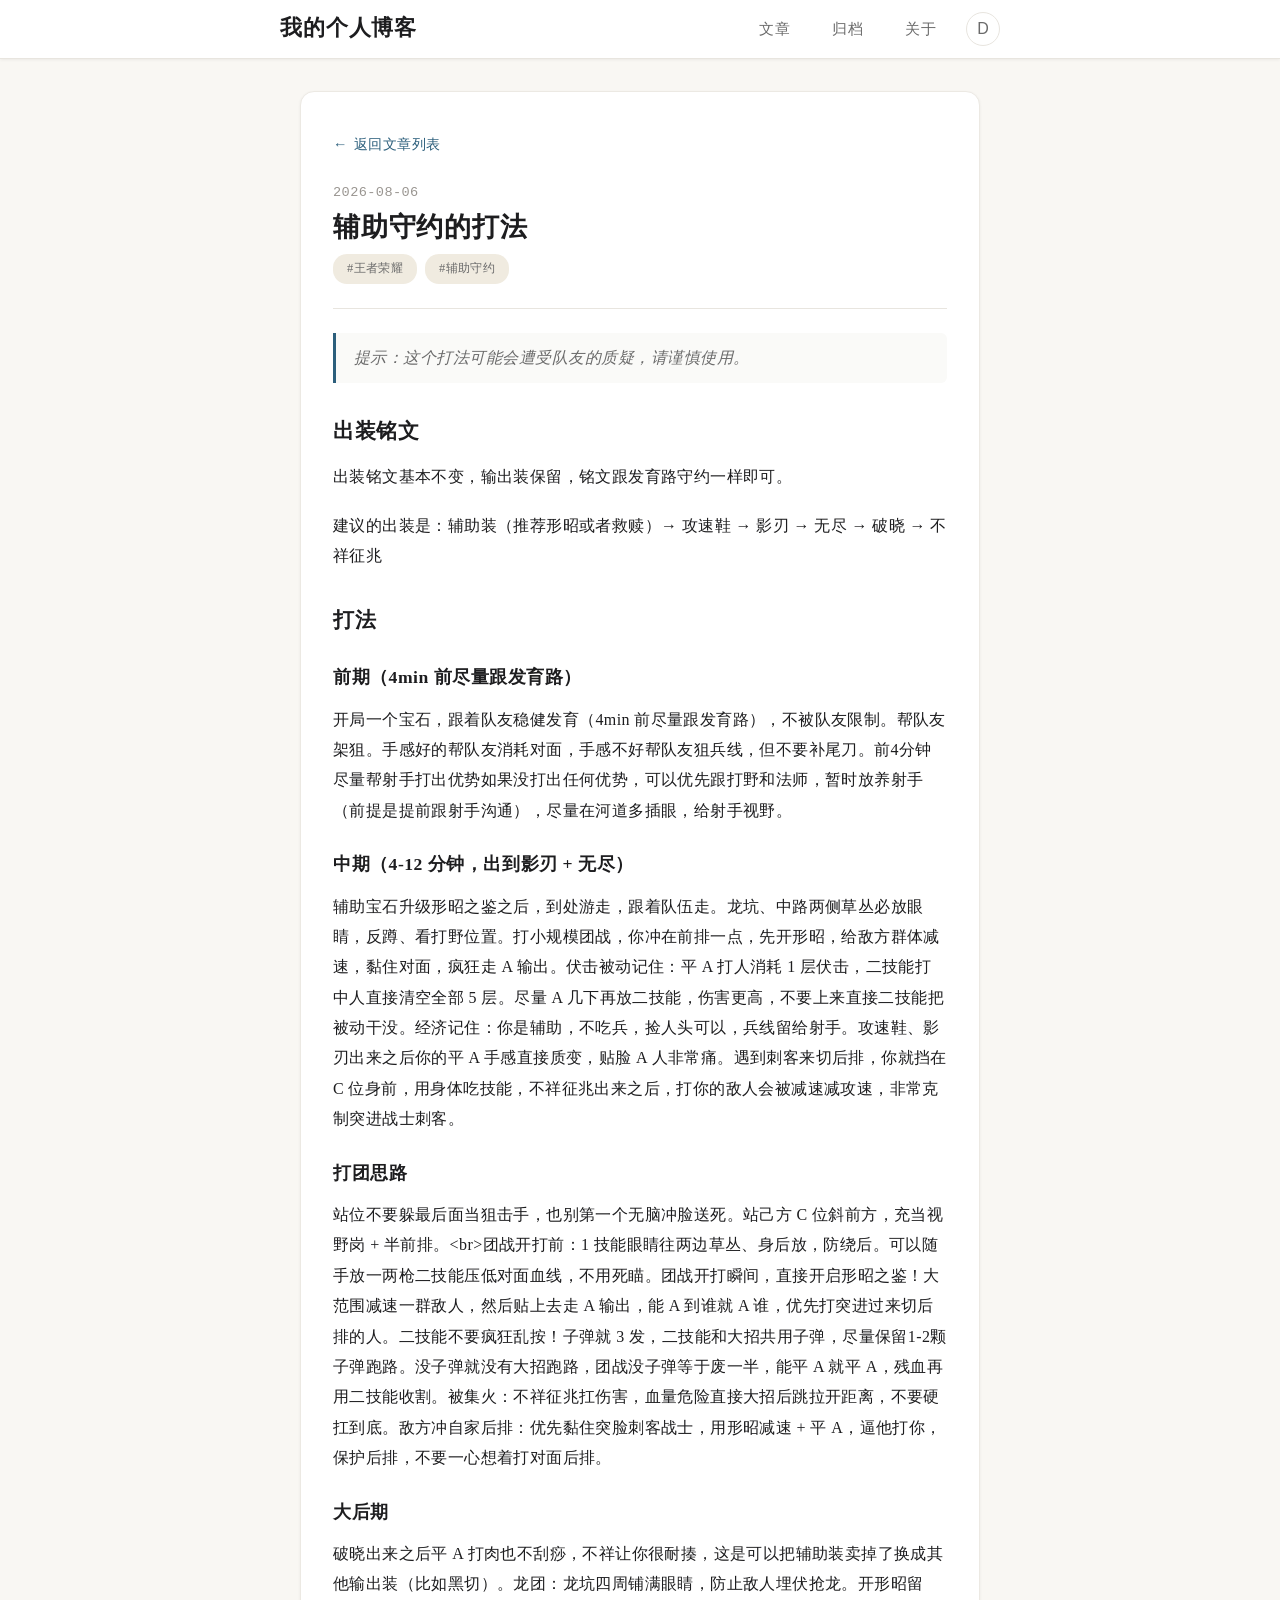
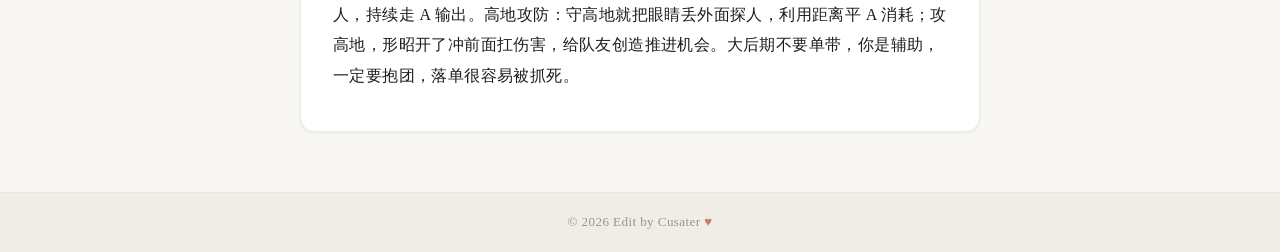
==== commit 977f65aa: "auto update posts 2026-08-12" ====
--- a/articles/2026-08-06-辅助守约的打法.html
+++ b/articles/2026-08-06-辅助守约的打法.html
@@ -33,8 +33,8 @@
                     </ul>
                 </nav>
                 <button id="theme-toggle" class="theme-toggle" type="button" title="切换主题" aria-label="切换主题">
-                    <span class="icon-moon">🌙</span>
-                    <span class="icon-sun">☀</span>
+                    <span class="icon-moon">D</span>
+                    <span class="icon-sun">L</span>
                 </button>
             </div>
         </div>
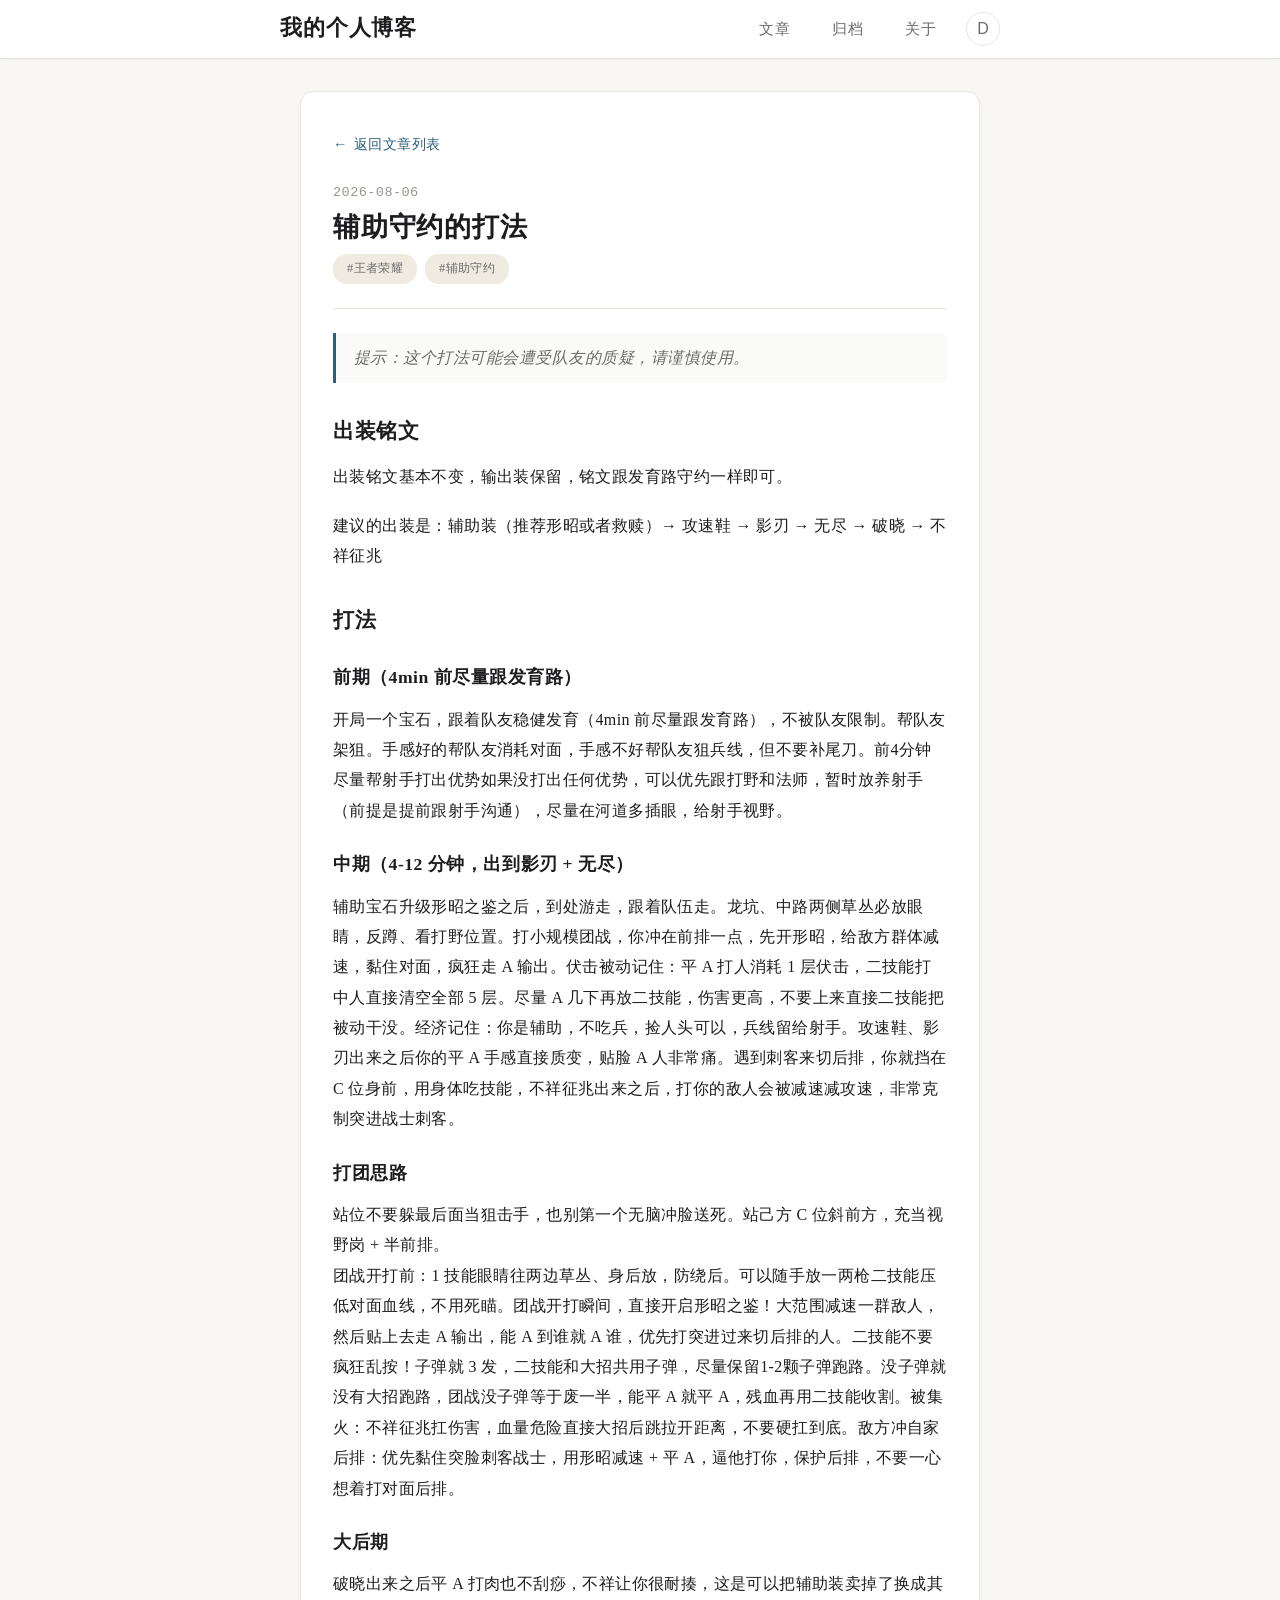
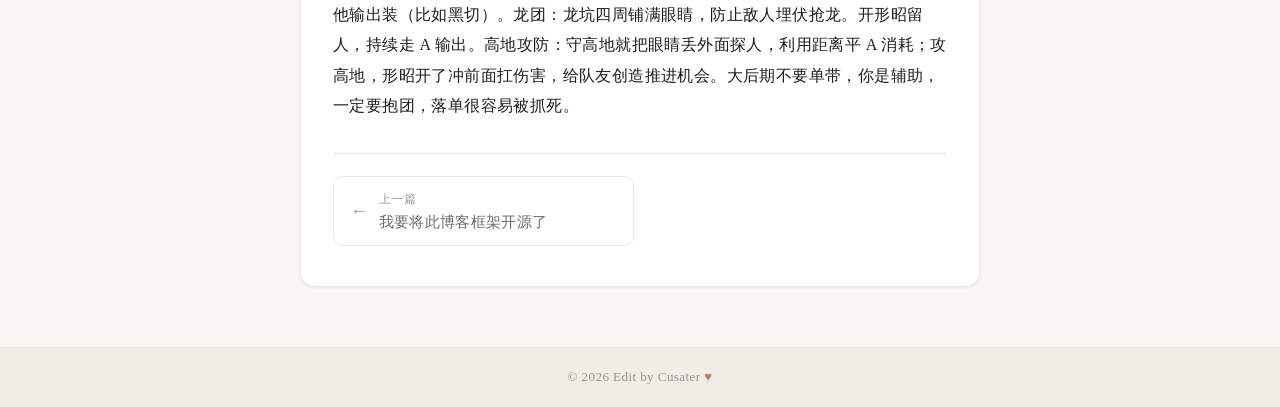
==== commit 09104bf5: "auto update posts 2026-08-14" ====
--- a/articles/2026-08-06-辅助守约的打法.html
+++ b/articles/2026-08-06-辅助守约的打法.html
@@ -6,7 +6,6 @@
     <title>辅助守约的打法 - Cusater的博客</title>
     <link rel="stylesheet" href="../style.css">
     <script>
-        // 在样式应用前同步设置主题，避免页面加载时出现主题闪烁
         (function() {
             try {
                 var saved = localStorage.getItem('theme');
@@ -62,10 +61,11 @@
 <h3>中期（4‑12 分钟，出到影刃 + 无尽）</h3>
 <p>辅助宝石升级形昭之鉴之后，到处游走，跟着队伍走。龙坑、中路两侧草丛必放眼睛，反蹲、看打野位置。打小规模团战，你冲在前排一点，先开形昭，给敌方群体减速，黏住对面，疯狂走 A 输出。伏击被动记住：平 A 打人消耗 1 层伏击，二技能打中人直接清空全部 5 层。尽量 A 几下再放二技能，伤害更高，不要上来直接二技能把被动干没。经济记住：你是辅助，不吃兵，捡人头可以，兵线留给射手。攻速鞋、影刃出来之后你的平 A 手感直接质变，贴脸 A 人非常痛。遇到刺客来切后排，你就挡在 C 位身前，用身体吃技能，不祥征兆出来之后，打你的敌人会被减速减攻速，非常克制突进战士刺客。</p>
 <h3>打团思路</h3>
-<p>站位不要躲最后面当狙击手，也别第一个无脑冲脸送死。站己方 C 位斜前方，充当视野岗 + 半前排。&lt;br&gt;团战开打前：1 技能眼睛往两边草丛、身后放，防绕后。可以随手放一两枪二技能压低对面血线，不用死瞄。团战开打瞬间，直接开启形昭之鉴！大范围减速一群敌人，然后贴上去走 A 输出，能 A 到谁就 A 谁，优先打突进过来切后排的人。二技能不要疯狂乱按！子弹就 3 发，二技能和大招共用子弹，尽量保留1-2颗子弹跑路。没子弹就没有大招跑路，团战没子弹等于废一半，能平 A 就平 A，残血再用二技能收割。被集火：不祥征兆扛伤害，血量危险直接大招后跳拉开距离，不要硬扛到底。敌方冲自家后排：优先黏住突脸刺客战士，用形昭减速 + 平 A，逼他打你，保护后排，不要一心想着打对面后排。</p>
+<p>站位不要躲最后面当狙击手，也别第一个无脑冲脸送死。站己方 C 位斜前方，充当视野岗 + 半前排。<br>团战开打前：1 技能眼睛往两边草丛、身后放，防绕后。可以随手放一两枪二技能压低对面血线，不用死瞄。团战开打瞬间，直接开启形昭之鉴！大范围减速一群敌人，然后贴上去走 A 输出，能 A 到谁就 A 谁，优先打突进过来切后排的人。二技能不要疯狂乱按！子弹就 3 发，二技能和大招共用子弹，尽量保留1-2颗子弹跑路。没子弹就没有大招跑路，团战没子弹等于废一半，能平 A 就平 A，残血再用二技能收割。被集火：不祥征兆扛伤害，血量危险直接大招后跳拉开距离，不要硬扛到底。敌方冲自家后排：优先黏住突脸刺客战士，用形昭减速 + 平 A，逼他打你，保护后排，不要一心想着打对面后排。</p>
 <h3>大后期</h3>
 <p>破晓出来之后平 A 打肉也不刮痧，不祥让你很耐揍，这是可以把辅助装卖掉了换成其他输出装（比如黑切）。龙团：龙坑四周铺满眼睛，防止敌人埋伏抢龙。开形昭留人，持续走 A 输出。高地攻防：守高地就把眼睛丢外面探人，利用距离平 A 消耗；攻高地，形昭开了冲前面扛伤害，给队友创造推进机会。大后期不要单带，你是辅助，一定要抱团，落单很容易被抓死。</p>
             </div>
+            <nav class="article-nav"><a class="nav-item nav-prev" href="2026-08-13-我要将此博客框架开源了.html"><span class="nav-arrow">←</span><span class="nav-text"><span class="nav-label">上一篇</span><span class="nav-title">我要将此博客框架开源了</span></span></a><span class="nav-item nav-placeholder"></span></nav>
         </article>
     </main>
 
--- a/style.css
+++ b/style.css
@@ -673,6 +673,111 @@
         .article-body strong {
             font-weight: 700;
             color: var(--color-strong);
+        }
+        .article-body a {
+            color: var(--text-accent);
+            text-decoration: underline;
+            text-decoration-color: var(--border-card);
+            text-underline-offset: 3px;
+            text-decoration-thickness: 1px;
+            border-radius: 3px;
+            transition: all var(--transition);
+        }
+        .article-body a:hover {
+            color: var(--text-accent-hover);
+            background-color: var(--bg-accent-soft);
+            text-decoration-color: var(--text-accent);
+        }
+
+        /* ========== 文章页 上一篇/下一篇 导航 ========== */
+        .article-nav {
+            display: flex;
+            justify-content: space-between;
+            align-items: stretch;
+            gap: 12px;
+            margin-top: 32px;
+            padding-top: 22px;
+            border-top: 1px solid var(--border-light);
+        }
+        .article-nav .nav-item {
+            flex: 1 1 0;
+            min-width: 0;
+            display: flex;
+            align-items: center;
+            gap: 10px;
+            padding: 12px 16px;
+            border: 1px solid var(--border-card);
+            border-radius: var(--radius-md);
+            background-color: var(--bg-card);
+            text-decoration: none;
+            transition: all var(--transition);
+        }
+        .article-nav .nav-placeholder {
+            border: 1px dashed var(--border-light);
+            background-color: transparent;
+            opacity: 0;
+            pointer-events: none;
+        }
+        .article-nav .nav-next {
+            text-align: right;
+            justify-content: flex-end;
+        }
+        .article-nav .nav-arrow {
+            font-size: 1.15rem;
+            color: var(--text-muted);
+            flex-shrink: 0;
+            transition: all var(--transition);
+        }
+        .article-nav .nav-text {
+            display: flex;
+            flex-direction: column;
+            min-width: 0;
+        }
+        .article-nav .nav-label {
+            font-size: 0.75rem;
+            color: var(--text-muted);
+            letter-spacing: 0.05em;
+            margin-bottom: 2px;
+        }
+        .article-nav .nav-title {
+            font-size: 0.92rem;
+            color: var(--text-secondary);
+            font-weight: 500;
+            line-height: 1.4;
+            overflow: hidden;
+            text-overflow: ellipsis;
+            white-space: nowrap;
+            transition: color var(--transition);
+        }
+        .article-nav a.nav-item:hover {
+            border-color: var(--text-accent);
+            background-color: var(--bg-accent-soft);
+            box-shadow: var(--shadow-sm);
+        }
+        .article-nav a.nav-item:hover .nav-arrow {
+            color: var(--text-accent);
+        }
+        .article-nav a.nav-item:hover .nav-title {
+            color: var(--text-accent);
+        }
+        .article-nav .nav-prev:hover .nav-arrow {
+            transform: translateX(-3px);
+        }
+        .article-nav .nav-next:hover .nav-arrow {
+            transform: translateX(3px);
+        }
+        @media (max-width: 640px) {
+            .article-nav {
+                flex-direction: column;
+                gap: 10px;
+            }
+            .article-nav .nav-next {
+                text-align: left;
+                justify-content: flex-start;
+            }
+            .article-nav .nav-title {
+                white-space: normal;
+            }
         }
 
         /* ========== 关于页面 ========== */
